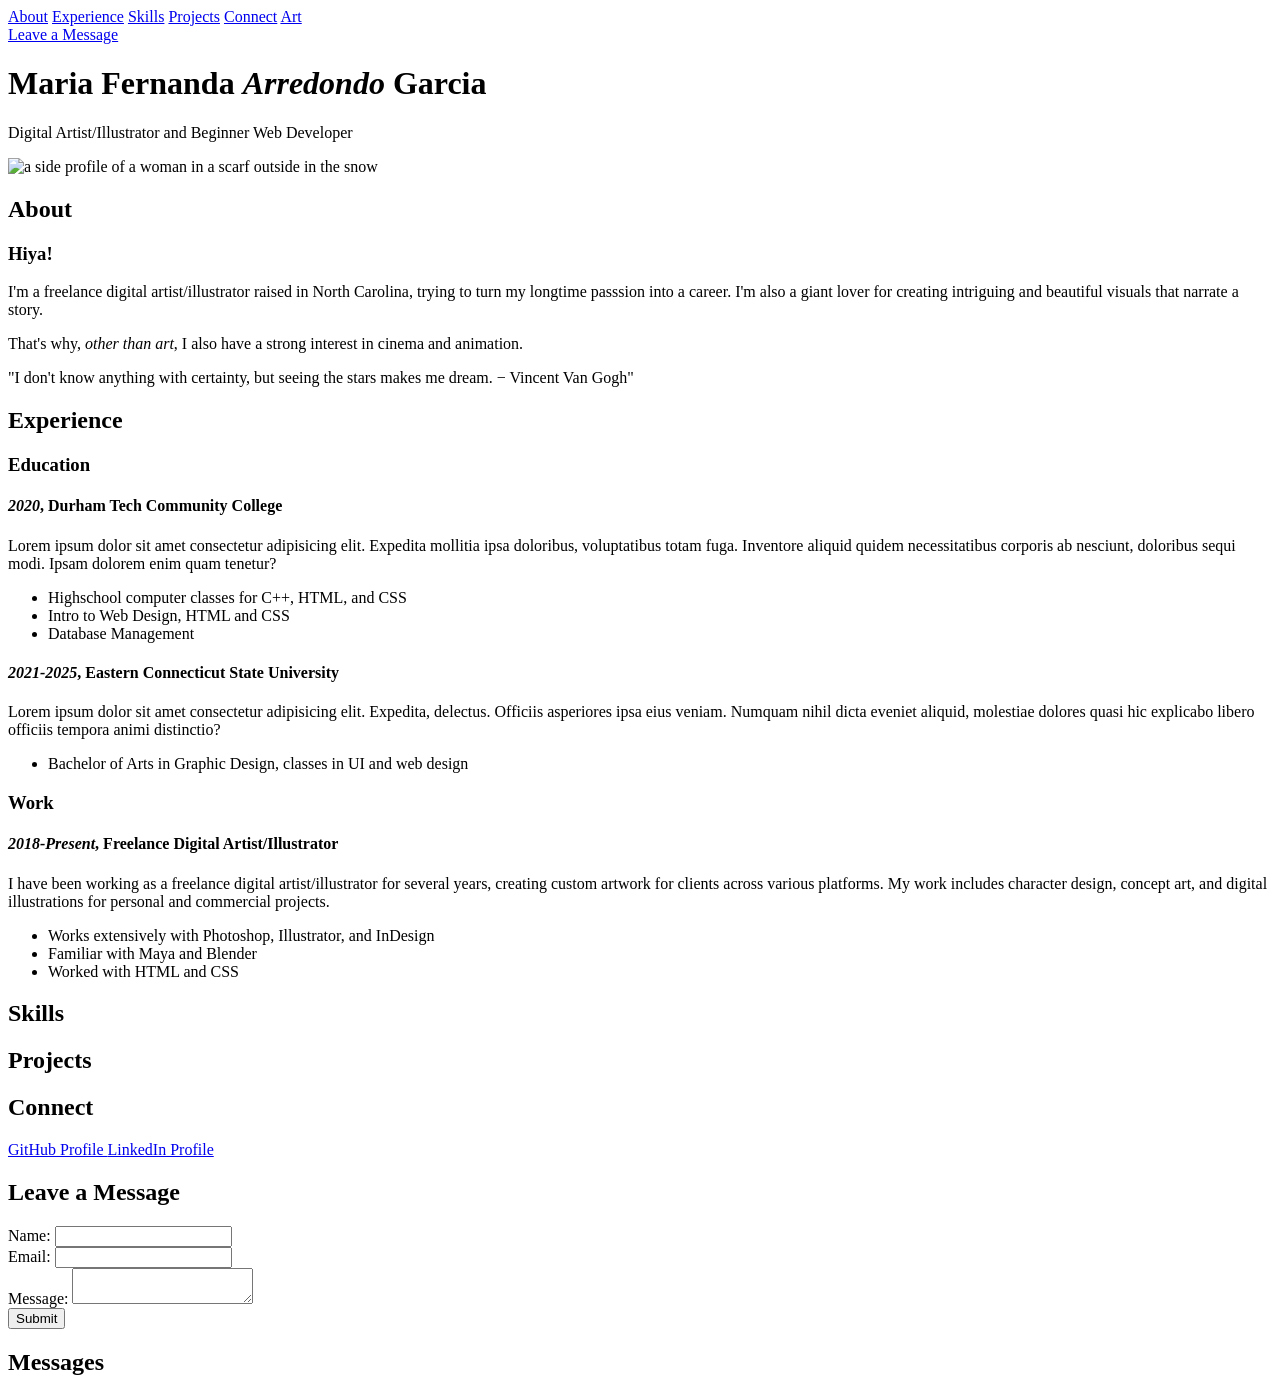
==== Index.html @ 946a4d8f "Merge pull request #8 from mariafarr002/lesson-10 latest code" ====
<!doctype html>
<html lang="en">
  <head>
    <meta charset="UTF-8" />
    <meta name="viewport" content="width=device-width, initial-scale=1.0" />
    <meta name="author" content="Maria Fernanda Arredondo Garcia" />
    <title>Maria Arredondo's Portfolio</title>

    <link rel="stylesheet" href="css/index.css" />

    <link rel="preconnect" href="https://fonts.googleapis.com" />
    <link rel="preconnect" href="https://fonts.gstatic.com" crossorigin />
    <link
      href="https://fonts.googleapis.com/css2?family=Roboto+Serif:ital,opsz,wght@0,8..144,100..900;1,8..144,100..900&family=Roboto:ital,wght@0,100..900;1,100..900&display=swap"
      rel="stylesheet"
    />

    <link rel="preconnect" href="https://fonts.googleapis.com" />
    <link rel="preconnect" href="https://fonts.gstatic.com" crossorigin />
    <link
      href="https://fonts.googleapis.com/css2?family=Darumadrop+One&display=swap"
      rel="stylesheet"
    />
  </head>

  <body>
    <nav>
      <a href="#About">About</a>
      <a href="#Experience">Experience</a>
      <a href="#Skills">Skills</a>
      <a href="#Projects">Projects</a>
      <a href="#Connect">Connect</a>
      <!-- links to Open API page -->
      <a href="artic.html">Art</a>
      <div class="nav-message">
     <a href="#Leave-a-Message">Leave a Message</a>
    </div>
     
    </nav>

    <header>
      <h1>Maria Fernanda <em>Arredondo</em> Garcia</h1>
      <p>Digital Artist/Illustrator and Beginner Web Developer</p>
    </header>

    <section id="About">
      <img
        src="images/profile-pic.jpeg"
        alt="a side profile of a woman in a scarf outside in the snow"
        class="profile-pic"
      />

      <div class="about-column">
        <h2>About</h2>
        <h3>Hiya!</h3>
        <p>
          I'm a freelance digital artist/illustrator raised in North Carolina,
          trying to turn my longtime passsion into a career. I'm also a giant
          lover for creating intriguing and beautiful visuals that narrate a
          story.
        </p>
        <p>
          That's why, <em>other than art</em>, I also have a strong interest in
          cinema and animation.
        </p>
      </div>
    </section>

    <div class="quote-container">
      <span class="quote"
        >"I don't know anything with certainty, but seeing the stars makes me
        dream. − Vincent Van Gogh"
      </span>
    </div>

    <section id="Experience">
      <h2>Experience</h2>
      <!-- row 1-->
      <div class="exp-columns">
        <div class="education">
          <div class="ed-column">
            <h3>Education</h3>
          </div>
          <div class="ed-list">
            <h4><em>2020</em>, Durham Tech Community College</h4>
            <p>
              Lorem ipsum dolor sit amet consectetur adipisicing elit. Expedita
              mollitia ipsa doloribus, voluptatibus totam fuga. Inventore
              aliquid quidem necessitatibus corporis ab nesciunt, doloribus
              sequi modi. Ipsam dolorem enim quam tenetur?
            </p>
            <ul>
              <li>Highschool computer classes for C++, HTML, and CSS</li>
              <li>Intro to Web Design, HTML and CSS</li>
              <li>Database Management</li>
            </ul>

            <h4><em>2021-2025</em>, Eastern Connecticut State University</h4>
            <p>
              Lorem ipsum dolor sit amet consectetur adipisicing elit. Expedita,
              delectus. Officiis asperiores ipsa eius veniam. Numquam nihil
              dicta eveniet aliquid, molestiae dolores quasi hic explicabo
              libero officiis tempora animi distinctio?
            </p>
            <ul>
              <li>
                Bachelor of Arts in Graphic Design, classes in UI and web design
              </li>
            </ul>
          </div>
        </div>

        <!-- row 2-->
        <div class="work">
          <div class="work-column">
            <h3>Work</h3>
            <h4><em>2018-Present</em>, Freelance Digital Artist/Illustrator</h4>
            <p>
              I have been working as a freelance digital artist/illustrator for
              several years, creating custom artwork for clients across various
              platforms. My work includes character design, concept art, and
              digital illustrations for personal and commercial projects.
            </p>
          </div>

          <div class="work-list">
            <ul>
              <li>
                Works extensively with Photoshop, Illustrator, and InDesign
              </li>
              <li>Familiar with Maya and Blender</li>
              <li>Worked with HTML and CSS</li>
            </ul>
          </div>
        </div>
      </div>
    </section>

    <section id="Skills">
      <h2>Skills</h2>
      <!-- List of skills added with DOM -->
      <ul></ul>
    </section>

    <section id="Projects">
      <h2>Projects</h2>
      <ul>
        <!-- Later GitHub Projects here -->
      </ul>
    </section>

    <section id="Connect">
      <h2>Connect</h2>
      <div class="links">
        <a href="https://github.com/mariafarr002" class="github"
          >GitHub Profile
        </a>

        <a
          href="https://www.linkedin.com/in/maria-arredondo-645a49405"
          class="linkedin"
          >LinkedIn Profile</a
        >
      </div>
    </section>

    <section id="Leave-a-Message">
      <h2>Leave a Message</h2>
      <form name="leave_message">
        <label for="usersName">Name:</label>
        <input type="text" id="usersName" name="usersName" required />
        <br />
        <label for="usersEmail">Email:</label>
        <input type="email" id="usersEmail" name="usersEmail" required />
        <br />
        <label for="usersMessage">Message:</label>
        <textarea id="usersMessage" name="usersMessage" required></textarea>
        <br />
        <button type="submit">Submit</button>
      </form>
    </section>

    <section id="messages">
      <h2>Messages</h2>
      <ul></ul>
    </section>
    
    <script src="js/index.js"></script>
  </body>
</html>
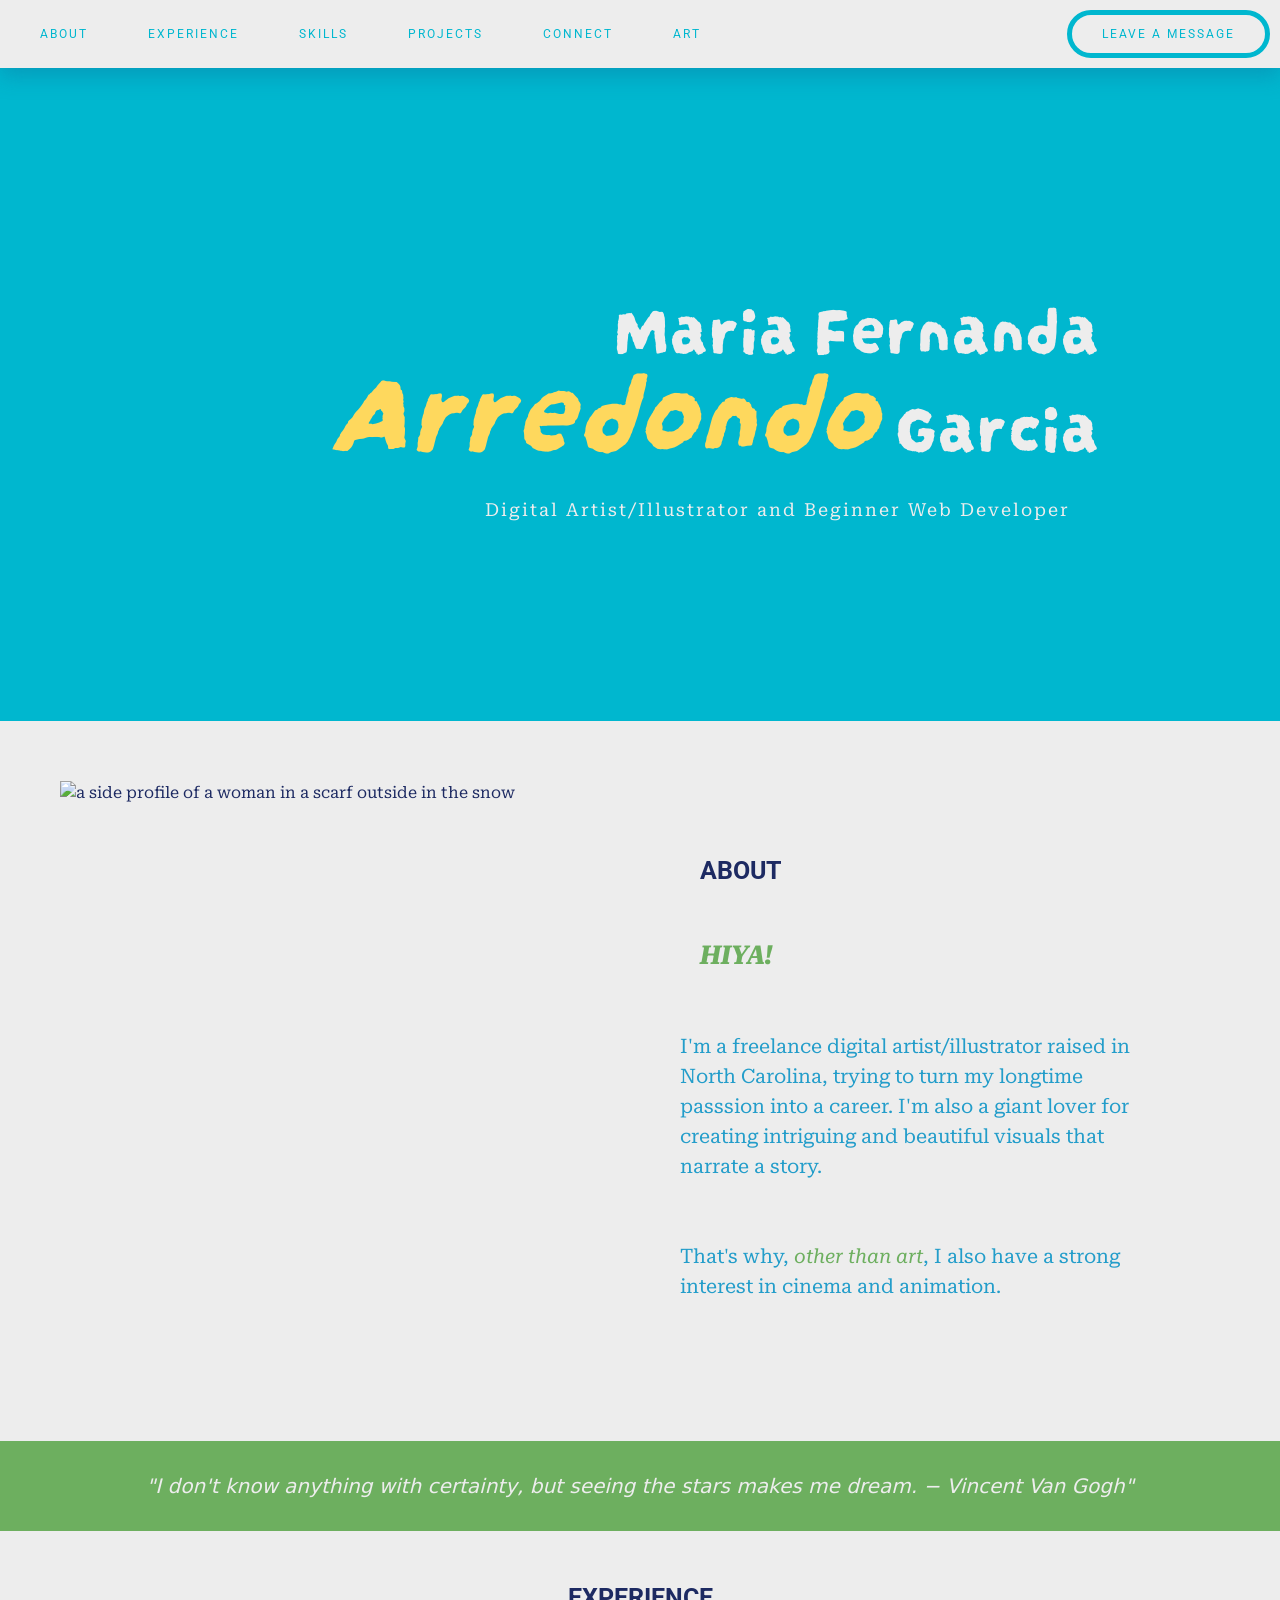
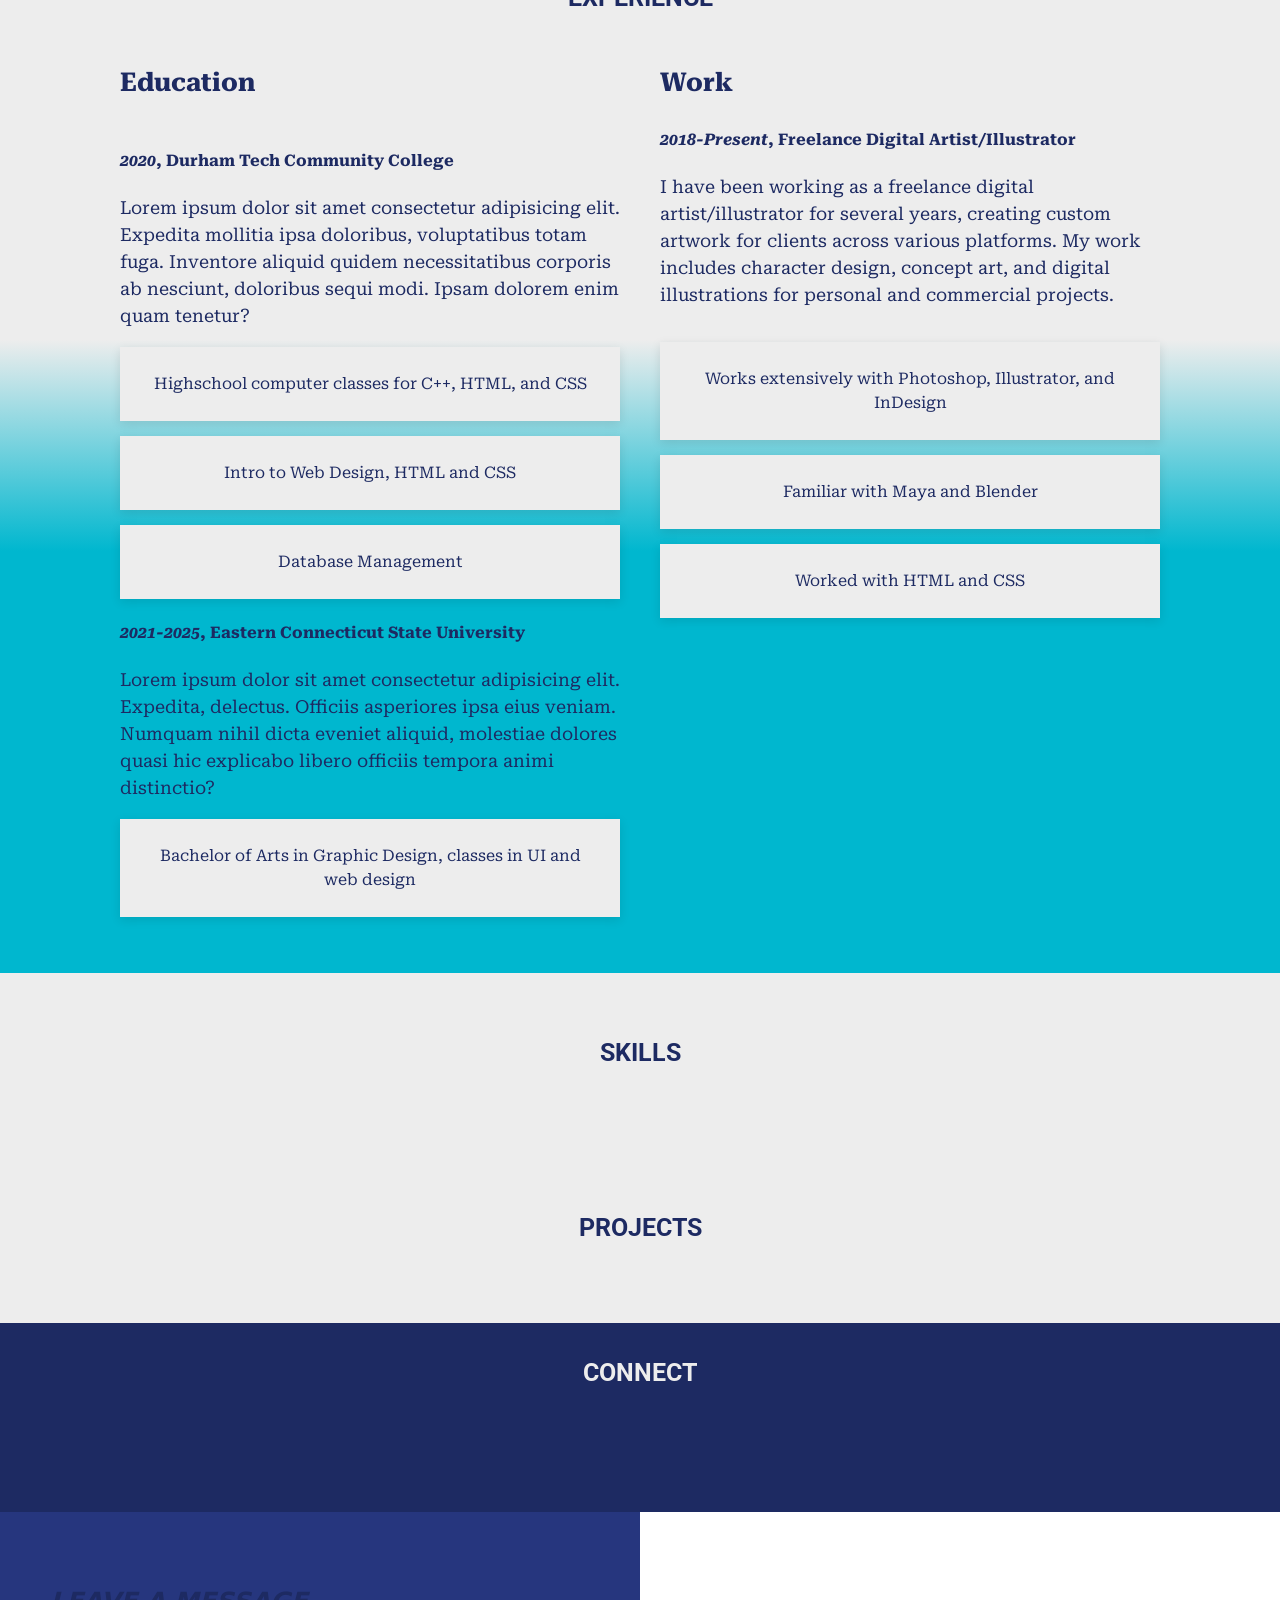
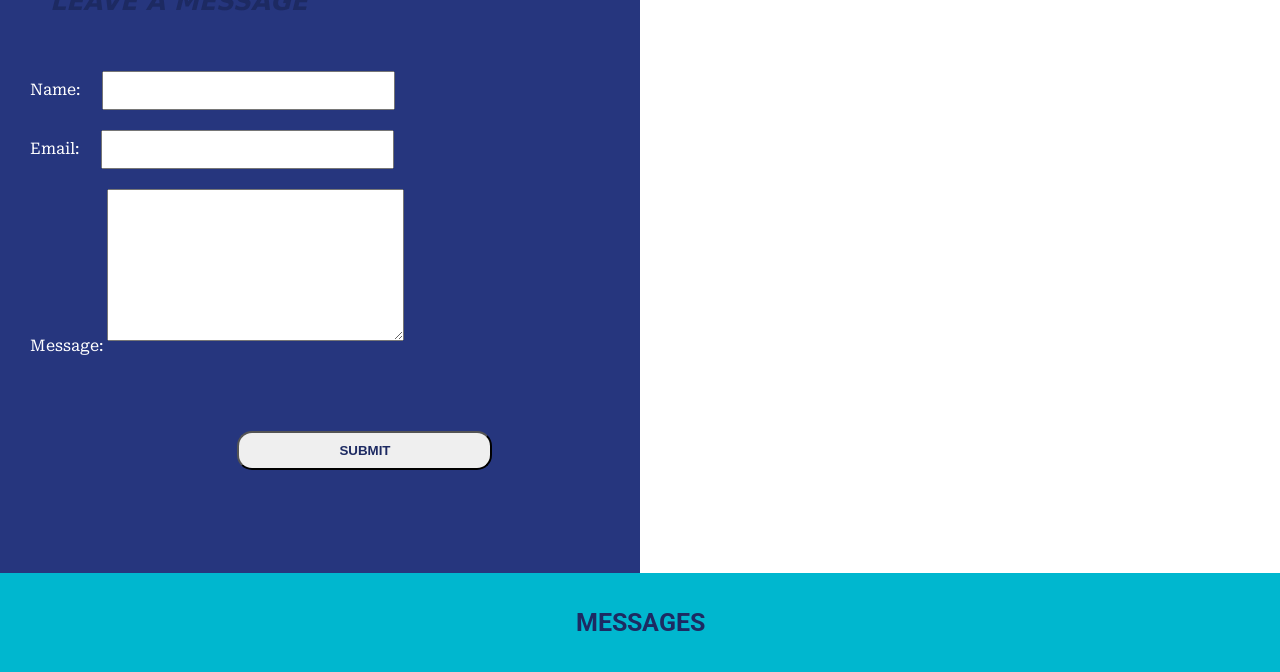
==== commit bd2096d9: "added open api page" ====
--- a/Index.html
+++ b/Index.html
@@ -145,7 +145,6 @@
     <section id="Projects">
       <h2>Projects</h2>
       <ul>
-        <!-- Later GitHub Projects here -->
       </ul>
     </section>
 
--- a/css/index.css
+++ b/css/index.css
@@ -0,0 +1,509 @@
+/* =====================
+  General Styling
+  ====================== */
+body {
+  background-color: #00b7cf;
+  color: #1d2a62;
+  font-family: "Roboto Serif", sans-serif;
+  margin: 0;
+  line-height: 1.5;
+}
+
+p {
+  font-size: 18px;
+}
+
+section {
+  padding: 10px;
+}
+
+/* =====================
+  Navigation Menu
+  ====================== */
+nav {
+  background-color: #ededed;
+  font-family: "Roboto", serif;
+  box-shadow: 0 8px 20px rgba(12, 123, 163, 0.459);
+
+  font-size: 12px;
+  letter-spacing: 2px;
+  text-transform: uppercase;
+
+  top: 0;
+  position: sticky;
+  z-index: 100;
+
+  display: flex;
+  flex-wrap: wrap;
+  justify-content: flex-start;
+  align-items: center;
+  padding: 10px;
+}
+
+nav a {
+  color: #00b7cf;
+  text-decoration: none;
+  margin: 0 30px;
+  padding: 10px 0;
+}
+
+nav a:hover {
+  color: #1d2a62;
+}
+
+.nav-message {
+  border-radius: 50px;
+  border: #00b7cf 5px solid;
+  margin-left: auto;
+  padding: 10px 0;
+}
+
+/* =====================
+  Title/Header
+  ====================== */
+header {
+  background-color: #00b7cf;
+  color: #ededed;
+  text-align: right;
+  padding: 180px;
+  background: url("../images/art2.png") no-repeat left / cover;
+
+  background-size: 650px;
+}
+
+header h1 {
+  font-family: "Darumadrop One", sans;
+  font-weight: 400;
+  font-style: normal;
+  font-size: 70px;
+  line-height: 0.8;
+}
+
+header p {
+  letter-spacing: 2px;
+  padding: 0 30px;
+  margin-top: 0;
+}
+
+header em {
+  color: #fed85d;
+  font-size: 120px;
+}
+
+/* =====================
+  Headings
+  ====================== */
+h2 {
+  text-align: center;
+  color: #1d2a62;
+  font-size: 25px;
+  font-family: "Roboto", sans;
+  font-weight: bold;
+  text-transform: uppercase;
+}
+
+h3 {
+  font-size: 26px;
+}
+
+/*  =====================
+  About
+  ====================== */
+#About {
+  background: url("../images/art1.png") no-repeat top right / cover;
+  background-size: 350px;
+
+  background-color: #ededed;
+  display: flex;
+  flex-wrap: wrap;
+  flex-direction: row;
+  justify-content: center;
+  padding: 60px;
+  margin-bottom: -20px;
+}
+
+#About h2 {
+  color: #1d2a62;
+  text-align: left;
+  padding: 0 30px;
+}
+
+#About h3 {
+  text-align: left;
+  font-style: italic;
+  text-transform: uppercase;
+  color: #6daf5f;
+  padding: 0 30px;
+}
+
+.profile-pic {
+  object-fit: cover;
+  flex: 1;
+  max-width: 600px;
+  display: flex;
+  flex-direction: column;
+}
+
+#About p {
+  font-size: 20px;
+  padding: 10px;
+}
+
+#About em {
+  color: #6daf5f;
+}
+
+.about-column {
+  color: #239dca;
+
+  text-align: left;
+  padding: 50px;
+  flex: 1;
+  max-width: 500px;
+  display: flex;
+  flex-direction: column;
+}
+
+.quote-container {
+  background-color: #6daf5f;
+  margin: 20px auto;
+  padding: 30px;
+  position: relative;
+  z-index: 99;
+}
+
+.quote {
+  font-size: 20px;
+  color: #ededed;
+  position: relative;
+  align-items: center;
+  font-family: "Roboto-Serif", sans;
+  font-style: italic;
+
+  display: flex;
+  flex-wrap: wrap;
+  justify-content: center;
+}
+
+/*  =====================
+  Experience
+  ====================== */
+#Experience {
+  margin-top: -33px;
+  background: linear-gradient(#ededed 40%, #00b7cf 60%);
+  padding: 40px 0;
+}
+
+#Experience ul {
+  list-style: none;
+  padding: 0;
+}
+
+#Experience li {
+  text-align: center;
+  padding: 25px;
+  margin: 15px 0;
+  box-shadow: 0 3px 10px rgba(0, 0, 0, 0.1);
+}
+
+.exp-columns {
+  display: flex;
+  flex-direction: row;
+  justify-content: center;
+  gap: 40px;
+}
+
+/*  =====================
+  Education Rows
+  ====================== */
+
+.education {
+  flex: 1;
+  max-width: 500px;
+  display: flex;
+  flex-direction: column;
+}
+
+.ed-column {
+  color: #1d2a62;
+}
+
+.ed-list li {
+  background-color: #ededed;
+}
+
+/*  =====================
+  Work Rows
+  ====================== */
+.work {
+  flex: 1;
+  max-width: 500px;
+  display: flex;
+  flex-direction: column;
+}
+
+.work-column {
+  color: #1d2a62;
+}
+
+.work-list li {
+  background-color: #ededed;
+}
+
+/*  =====================
+  Skills
+  ====================== */
+
+#Skills {
+  background-color: #ededed;
+  padding: 40px;
+}
+
+#Skills ul {
+  border-radius: 5px;
+  display: flex;
+  flex-wrap: wrap;
+  flex-direction: row;
+  justify-content: center;
+  gap: 20px;
+}
+
+#Skills li {
+  border-radius: 10px;
+  background-color: #00b7cf;
+  list-style: none;
+  padding: 10px 20px;
+}
+/*  =====================
+  Projects
+  ====================== */
+
+#Projects {
+  background-color: #ededed;
+  padding: 40px;
+}
+
+#Projects ul {
+  display: flex;
+  flex-wrap: wrap;
+  flex-direction: row;
+  justify-content: center;
+  text-align: center;
+}
+
+#Projects li {
+  border-radius: 10px;
+  background-color: #00b7cf;
+  list-style: none;
+  padding: 100px;
+}
+
+/*  =====================
+  Connect
+  ====================== */
+#Connect {
+  background-color: #1d2a62;
+  justify-content: center;
+}
+
+#Connect h2 {
+  color: #ededed;
+}
+
+#Connect a {
+  text-decoration: none;
+}
+
+.links {
+  display: flex;
+  flex-direction: row;
+  justify-content: center;
+  gap: 20px;
+  padding: 20px;
+}
+
+.github {
+  display: inline-block;
+  width: 50px;
+  height: 50px;
+  background-image: url("../images/github.png");
+  background-size: contain;
+  background-repeat: no repeat;
+
+  text-indent: 100%;
+  white-space: nowrap;
+  overflow: hidden;
+}
+
+.linkedin {
+  display: inline-block;
+  width: 50px;
+  height: 50px;
+  background-image: url("../images/linkedin.png");
+  background-size: contain;
+  background-repeat: no repeat;
+  text-indent: 100%;
+  white-space: nowrap;
+  overflow: hidden;
+}
+
+/*  =====================
+  Leave A Message form
+  ====================== */
+#Leave-a-Message {
+  background: linear-gradient(to right, #26367e 50%, white 50%);
+  color: white;
+  flex: 1;
+  display: flex;
+  flex-direction: column;
+  padding: 30px;
+  margin-left: auto;
+}
+.email-icon {
+  width: 400px;
+  height: 400px;
+  display: flex;
+  flex-direction: row;
+  margin: 10%;
+  overflow: hidden;
+}
+
+#Leave-a-Message h2 {
+  font-style: italic;
+  padding: 20px 20px;
+  margin-right: auto;
+}
+
+#Leave-a-Message label {
+  display: inline-block;
+}
+
+#Leave-a-Message input {
+  margin: 10px 18px;
+  padding: 10px 60px;
+}
+
+#Leave-a-Message textarea {
+  margin: 10px 0;
+  padding: 60px;
+}
+
+#Leave-a-Message button {
+  color: #1d2a62;
+  font-weight: bold;
+  text-transform: uppercase;
+  border-radius: 15px;
+  padding: 10px 100px;
+  margin: 6% 17%;
+}
+
+#Leave-a-Message button:hover {
+  color: #00b7cf;
+}
+
+/*  =====================
+  Message Section
+  ====================== */
+#messages li {
+  background-color: white;
+  list-style: none;
+  text-align: center;
+  padding: 15px;
+  margin: 0 30px;
+}
+/*#messages ul:hover {
+    color:#1d2a62;
+  }*/
+
+#messages a {
+  color: #6daf5f;
+  text-decoration: none;
+  padding: 0 30px;
+}
+
+#messages button {
+  color: #1d2a62;
+  font-weight: bold;
+  text-transform: uppercase;
+  border-radius: 15px;
+  padding: 10px;
+  margin: 0 30px;
+}
+
+#messages button:hover {
+  color: #00b7cf;
+}
+
+/* ----- Mobile Phones (up to 400px) ----- */
+@media all and (max-width: 400px) {
+  .nav-message {
+    justify-content: flex-start;
+    margin-right: auto;
+    margin: 10px 0;
+  }
+}
+
+/* ----- Mobile Phones (up to 600px) ----- */
+@media all and (max-width: 600px) {
+  .profile-pic {
+    width: 100%;
+    height: 100%;
+    object-fit: cover;
+  }
+
+  #Leave-a-Message {
+    padding: 20px;
+  }
+
+  #Leave-a-Message h2 {
+    margin: 0;
+    padding: 20px 0;
+    font-size: 26px;
+    text-align: center;
+  }
+
+  #Leave-a-Message label {
+    margin: 10px 0;
+    font-size: 18px;
+  }
+
+  #Leave-a-Message input,
+  #Leave-a-Message textarea {
+    width: 100%;
+    padding: 18px;
+    margin: 10px 0;
+    font-size: 18px;
+    border-radius: 10px;
+  }
+
+  #Leave-a-Message textarea {
+    min-height: 150px;
+  }
+
+  #Leave-a-Message button {
+    width: 100%;
+    padding: 18px;
+    margin: 20px 0;
+    font-size: 20px;
+    border-radius: 12px;
+  }
+
+  .email-icon {
+    width: 250px;
+    height: 250px;
+    margin: 20px auto;
+  }
+
+  #messages li {
+    margin: 10px 0;
+    padding: 20px;
+    font-size: 18px;
+  }
+
+  #messages button {
+    width: 100%;
+    padding: 14px;
+    margin: 10px 0;
+    font-size: 18px;
+  }
+}
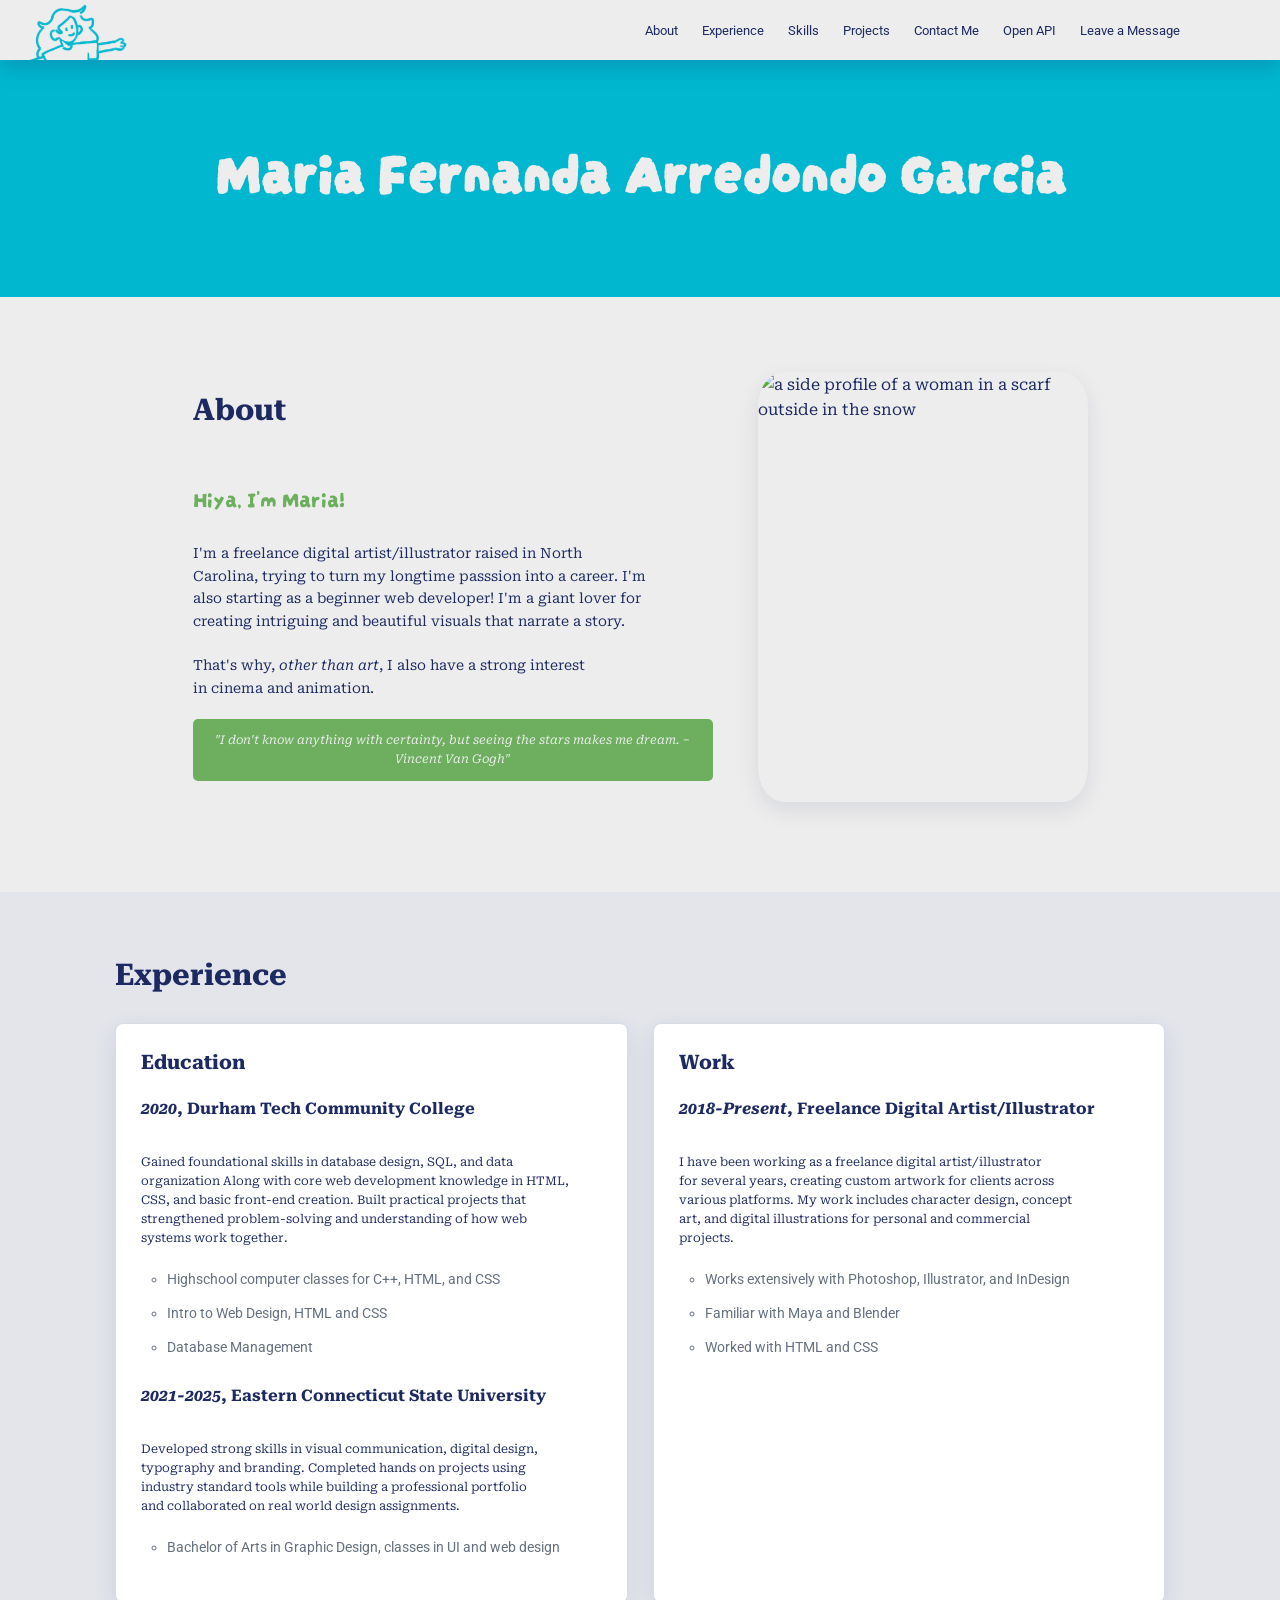
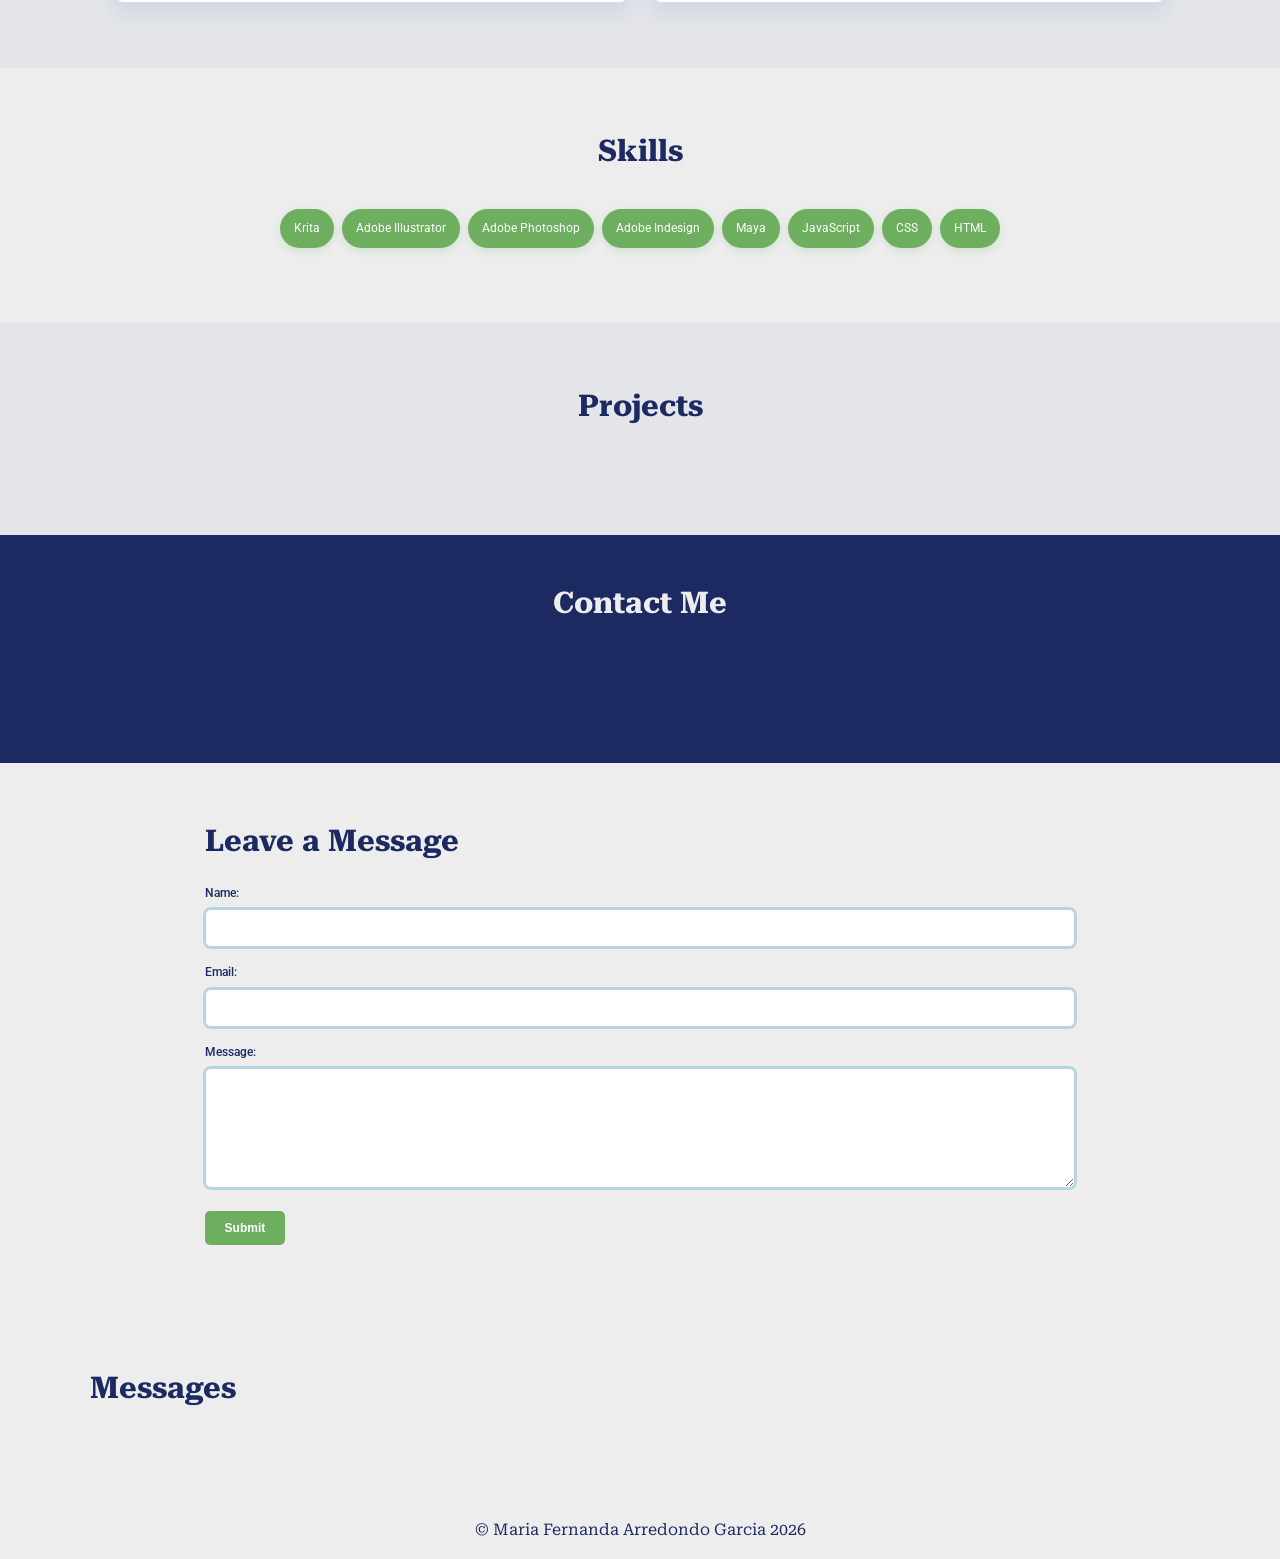
==== commit 65374526: "Final Project" ====
--- a/Index.html
+++ b/Index.html
@@ -11,179 +11,187 @@
     <link rel="preconnect" href="https://fonts.googleapis.com" />
     <link rel="preconnect" href="https://fonts.gstatic.com" crossorigin />
     <link
-      href="https://fonts.googleapis.com/css2?family=Roboto+Serif:ital,opsz,wght@0,8..144,100..900;1,8..144,100..900&family=Roboto:ital,wght@0,100..900;1,100..900&display=swap"
+      href="https://fonts.googleapis.com/css2?family=Darumadrop+One&display=swap"
       rel="stylesheet"
     />
-
     <link rel="preconnect" href="https://fonts.googleapis.com" />
     <link rel="preconnect" href="https://fonts.gstatic.com" crossorigin />
     <link
-      href="https://fonts.googleapis.com/css2?family=Darumadrop+One&display=swap"
+      href="https://fonts.googleapis.com/css2?family=Roboto:ital,wght@0,100..900;1,100..900&display=swap"
+      rel="stylesheet"
+    />
+    <link rel="preconnect" href="https://fonts.googleapis.com" />
+    <link rel="preconnect" href="https://fonts.gstatic.com" crossorigin />
+    <link
+      href="https://fonts.googleapis.com/css2?family=Roboto+Serif:ital,opsz,wght@0,8..144,100..900;1,8..144,100..900&display=swap"
       rel="stylesheet"
     />
   </head>
 
   <body>
-    <nav>
-      <a href="#About">About</a>
-      <a href="#Experience">Experience</a>
-      <a href="#Skills">Skills</a>
-      <a href="#Projects">Projects</a>
-      <a href="#Connect">Connect</a>
-      <!-- links to Open API page -->
-      <a href="artic.html">Art</a>
-      <div class="nav-message">
-     <a href="#Leave-a-Message">Leave a Message</a>
-    </div>
-     
-    </nav>
-
-    <header>
-      <h1>Maria Fernanda <em>Arredondo</em> Garcia</h1>
-      <p>Digital Artist/Illustrator and Beginner Web Developer</p>
+    <header class="site-nav">
+      <nav>
+        <a href="#About">About</a>
+        <a href="#Experience">Experience</a>
+        <a href="#Skills">Skills</a>
+        <a href="#Projects">Projects</a>
+        <a href="#Contact-Me">Contact Me</a>
+        <!-- links to Open API page -->
+        <a href="artic.html">Open API</a>
+        <a href="#Leave-a-Message" class="nav-message">Leave a Message</a>
+      </nav>
     </header>
 
-    <section id="About">
-      <img
-        src="images/profile-pic.jpeg"
-        alt="a side profile of a woman in a scarf outside in the snow"
-        class="profile-pic"
-      />
+    <header class="intro">
+      <h1>Maria Fernanda Arredondo Garcia</h1>
+    </header>
 
-      <div class="about-column">
-        <h2>About</h2>
-        <h3>Hiya!</h3>
-        <p>
-          I'm a freelance digital artist/illustrator raised in North Carolina,
-          trying to turn my longtime passsion into a career. I'm also a giant
-          lover for creating intriguing and beautiful visuals that narrate a
-          story.
-        </p>
-        <p>
-          That's why, <em>other than art</em>, I also have a strong interest in
-          cinema and animation.
-        </p>
-      </div>
-    </section>
+    <main>
+      <section id="About">
+        <div class="about-row">
+          <img
+            src="images/profile-pic.jpeg"
+            alt="a side profile of a woman in a scarf outside in the snow"
+            class="profile-pic"
+          />
 
-    <div class="quote-container">
-      <span class="quote"
-        >"I don't know anything with certainty, but seeing the stars makes me
-        dream. − Vincent Van Gogh"
-      </span>
-    </div>
-
-    <section id="Experience">
-      <h2>Experience</h2>
-      <!-- row 1-->
-      <div class="exp-columns">
-        <div class="education">
-          <div class="ed-column">
-            <h3>Education</h3>
-          </div>
-          <div class="ed-list">
-            <h4><em>2020</em>, Durham Tech Community College</h4>
-            <p>
-              Lorem ipsum dolor sit amet consectetur adipisicing elit. Expedita
-              mollitia ipsa doloribus, voluptatibus totam fuga. Inventore
-              aliquid quidem necessitatibus corporis ab nesciunt, doloribus
-              sequi modi. Ipsam dolorem enim quam tenetur?
+          <div class="about-column">
+            <h2>About</h2>
+            <p class="greeting">Hiya, I'm Maria!</p>
+            <p class="p-about">
+              I'm a freelance digital artist/illustrator raised in North
+              Carolina, trying to turn my longtime passsion into a career. I'm
+              also starting as a beginner web developer! I'm a giant lover for
+              creating intriguing and beautiful visuals that narrate a story.
+              <!-- <br /> -->
+              That's why, <em>other than art</em>, I also have a strong interest
+              in cinema and animation.
             </p>
-            <ul>
-              <li>Highschool computer classes for C++, HTML, and CSS</li>
-              <li>Intro to Web Design, HTML and CSS</li>
-              <li>Database Management</li>
-            </ul>
-
-            <h4><em>2021-2025</em>, Eastern Connecticut State University</h4>
-            <p>
-              Lorem ipsum dolor sit amet consectetur adipisicing elit. Expedita,
-              delectus. Officiis asperiores ipsa eius veniam. Numquam nihil
-              dicta eveniet aliquid, molestiae dolores quasi hic explicabo
-              libero officiis tempora animi distinctio?
-            </p>
-            <ul>
-              <li>
-                Bachelor of Arts in Graphic Design, classes in UI and web design
-              </li>
-            </ul>
+            <div class="quote-container">
+              <span class="quote"
+                >"I don't know anything with certainty, but seeing the stars
+                makes me dream. − Vincent Van Gogh"
+              </span>
+            </div>
           </div>
         </div>
+      </section>
 
-        <!-- row 2-->
-        <div class="work">
-          <div class="work-column">
-            <h3>Work</h3>
-            <h4><em>2018-Present</em>, Freelance Digital Artist/Illustrator</h4>
-            <p>
-              I have been working as a freelance digital artist/illustrator for
-              several years, creating custom artwork for clients across various
-              platforms. My work includes character design, concept art, and
-              digital illustrations for personal and commercial projects.
-            </p>
+      <section id="Experience">
+        <h2 class="exp-title">Experience</h2>
+        <!-- row 1-->
+        <div class="exp-columns">
+          <div class="education">
+            <div class="ed-column">
+              <h3>Education</h3>
+            </div>
+            <div class="ed-list">
+              <h4><em>2020</em>, Durham Tech Community College</h4>
+              <p>
+                Gained foundational skills in database design, SQL, and data
+                organization Along with core web development knowledge in HTML,
+                CSS, and basic front-end creation. Built practical projects that
+                strengthened problem-solving and understanding of how web
+                systems work together.
+              </p>
+              <ul>
+                <li>Highschool computer classes for C++, HTML, and CSS</li>
+                <li>Intro to Web Design, HTML and CSS</li>
+                <li>Database Management</li>
+              </ul>
+
+              <h4><em>2021-2025</em>, Eastern Connecticut State University</h4>
+              <p>
+                Developed strong skills in visual communication, digital design,
+                typography and branding. Completed hands on projects using
+                industry standard tools while building a professional portfolio
+                and collaborated on real world design assignments.
+              </p>
+              <ul>
+                <li>
+                  Bachelor of Arts in Graphic Design, classes in UI and web
+                  design
+                </li>
+              </ul>
+            </div>
           </div>
 
-          <div class="work-list">
-            <ul>
-              <li>
-                Works extensively with Photoshop, Illustrator, and InDesign
-              </li>
-              <li>Familiar with Maya and Blender</li>
-              <li>Worked with HTML and CSS</li>
-            </ul>
+          <!-- row 2-->
+          <div class="work">
+            <div class="work-column">
+              <h3>Work</h3>
+              <h4>
+                <em>2018-Present</em>, Freelance Digital Artist/Illustrator
+              </h4>
+              <p>
+                I have been working as a freelance digital artist/illustrator
+                for several years, creating custom artwork for clients across
+                various platforms. My work includes character design, concept
+                art, and digital illustrations for personal and commercial
+                projects.
+              </p>
+            </div>
+            <div class="work-list">
+              <ul>
+                <li>
+                  Works extensively with Photoshop, Illustrator, and InDesign
+                </li>
+                <li>Familiar with Maya and Blender</li>
+                <li>Worked with HTML and CSS</li>
+              </ul>
+            </div>
           </div>
         </div>
-      </div>
-    </section>
+      </section>
 
-    <section id="Skills">
-      <h2>Skills</h2>
-      <!-- List of skills added with DOM -->
-      <ul></ul>
-    </section>
+      <section id="Skills">
+        <h2>Skills</h2>
+        <!-- List of skills added with DOM -->
+        <ul></ul>
+      </section>
 
-    <section id="Projects">
-      <h2>Projects</h2>
-      <ul>
-      </ul>
-    </section>
+      <section id="Projects">
+        <h2>Projects</h2>
+        <ul></ul>
+      </section>
 
-    <section id="Connect">
-      <h2>Connect</h2>
-      <div class="links">
-        <a href="https://github.com/mariafarr002" class="github"
-          >GitHub Profile
-        </a>
+      <section id="Contact-Me">
+        <h2>Contact Me</h2>
+        <div class="links">
+          <a href="https://github.com/mariafarr002" class="github"
+            >GitHub Profile
+          </a>
 
-        <a
-          href="https://www.linkedin.com/in/maria-arredondo-645a49405"
-          class="linkedin"
-          >LinkedIn Profile</a
-        >
-      </div>
-    </section>
+          <a
+            href="https://www.linkedin.com/in/maria-arredondo-645a49405"
+            class="linkedin"
+            >LinkedIn Profile</a
+          >
+        </div>
+      </section>
 
-    <section id="Leave-a-Message">
-      <h2>Leave a Message</h2>
-      <form name="leave_message">
-        <label for="usersName">Name:</label>
-        <input type="text" id="usersName" name="usersName" required />
-        <br />
-        <label for="usersEmail">Email:</label>
-        <input type="email" id="usersEmail" name="usersEmail" required />
-        <br />
-        <label for="usersMessage">Message:</label>
-        <textarea id="usersMessage" name="usersMessage" required></textarea>
-        <br />
-        <button type="submit">Submit</button>
-      </form>
-    </section>
+      <section id="Leave-a-Message">
+        <h2>Leave a Message</h2>
+        <form name="leave_message">
+          <label for="usersName">Name:</label>
+          <input type="text" id="usersName" name="usersName" required />
+          <br />
+          <label for="usersEmail">Email:</label>
+          <input type="email" id="usersEmail" name="usersEmail" required />
+          <br />
+          <label for="usersMessage">Message:</label>
+          <textarea id="usersMessage" name="usersMessage" required></textarea>
+          <br />
+          <button type="submit">Submit</button>
+        </form>
+      </section>
 
-    <section id="messages">
-      <h2>Messages</h2>
-      <ul></ul>
-    </section>
-    
+      <section id="messages">
+        <h2>Messages</h2>
+        <ul></ul>
+      </section>
+    </main>
+
     <script src="js/index.js"></script>
   </body>
 </html>
--- a/css/index.css
+++ b/css/index.css
@@ -1,286 +1,286 @@
 /* =====================
-  General Styling
-  ====================== */
+  General styling
+  ====================== */
+:root {
+  --navy: #1d2a62;
+  --cyan: #00b7cf;
+  --green: #6daf5f;
+  --bg: #ededed;
+
+  --text-muted: #657080;
+  --border: #d8dce5;
+
+  --shadow: 0 8px 22px rgba(29, 42, 98, 0.1);
+}
+
+* {
+  box-sizing: border-box;
+}
+
 body {
-  background-color: #00b7cf;
-  color: #1d2a62;
-  font-family: "Roboto Serif", sans-serif;
   margin: 0;
-  line-height: 1.5;
+  background-color: var(--bg);
+  color: var(--navy);
+  font-family: "Roboto Serif", serif;
+  line-height: 1.6;
 }
 
 p {
-  font-size: 18px;
+  white-space: pre-line;
+}
+
+main {
+  margin: 0;
 }
 
 section {
-  padding: 10px;
-}
-
+  padding: 65px 7%;
+}
+
+section h2 {
+  margin: 0 0 30px;
+}
+
+h2 {
+  color: var(--navy);
+  font-size: 30px;
+  line-height: 1.2;
+}
+
+h3 {
+  font-size: 17px;
+  line-height: 1.3;
+}
 /* =====================
   Navigation Menu
   ====================== */
+
+.site-nav {
+  font-family: "Roboto", sans-serif;
+  font-weight: 400;
+  box-shadow: 0 8px 20px rgba(12, 123, 163, 0.459);
+
+  display: flex;
+  align-items: center;
+  justify-content: space-between;
+  padding: 17px 7%;
+  gap: 20px;
+
+  position: sticky;
+  top: 0;
+  z-index: 100;
+  color: var(--navy);
+  background: var(--bg) url("../images/logo.png") no-repeat top left / 150px;
+}
+
+.logo {
+  width: 45px;
+  margin: 0;
+}
+
 nav {
-  background-color: #ededed;
-  font-family: "Roboto", serif;
-  box-shadow: 0 8px 20px rgba(12, 123, 163, 0.459);
-
+  margin-left: auto;
+}
+
+nav a {
+  color: var(--navy);
+  text-decoration: none;
+  font-size: 13px;
+  padding: 0 10px;
+  border-bottom: 2px solid transparent;
+  transition: border-color 0.2s ease;
+}
+
+nav a:hover {
+  border-color: var(--accent);
+}
+
+/* =====================
+  Intro header
+  ====================== */
+.intro {
+  color: #ededed;
+  padding: 80px 7%;
+  display: flex;
+  flex-direction: column;
+  justify-content: center;
+  align-items: center;
+  text-align: center;
+  background: var(--cyan) url("../images/art2.png") no-repeat top left / 150px;
+}
+
+.intro h1 {
+  align-self: center;
+  margin: 0 0 20px;
+  font-family: "Darumadrop One", sans-serif;
+  font-weight: 600;
+  font-size: clamp(45px, 5vw, 57px);
+  line-height: 1;
+}
+
+/*  =====================
+  About section
+  ====================== */
+
+.about-row {
+  max-width: 1050px;
+  margin: 0 auto;
+
+  display: flex;
+  flex-direction: row-reverse;
+  align-items: center;
+  justify-content: center;
+  gap: 45px;
+  padding: 10px 0 25px;
+}
+
+.profile-pic {
+  width: 330px;
+  height: 430px;
+  border-radius: 8%;
+  object-fit: cover;
+  box-shadow: var(--shadow);
+}
+
+.about-column {
+  background: url("../images/art1.png") no-repeat top right / 150px;
+  max-width: 520px;
+  display: flex;
+  flex-direction: column;
+}
+
+.greeting {
+  font-family: "Darumadrop One", sans-serif;
+  font-size: 22px;
+  color: var(--green);
+  margin-bottom: 5px;
+}
+
+.p-about {
+  margin: 0;
+  padding-bottom: 20px;
+  font-size: 14px;
+}
+
+#About em {
+  font-style: italic;
+}
+
+.quote-container {
+  color: #ededed;
+  background-color: var(--green);
+  text-align: center;
+  font-style: italic;
+  padding: 12px 18px;
+  border-radius: 5px;
   font-size: 12px;
-  letter-spacing: 2px;
-  text-transform: uppercase;
-
-  top: 0;
-  position: sticky;
-  z-index: 100;
-
-  display: flex;
-  flex-wrap: wrap;
-  justify-content: flex-start;
-  align-items: center;
-  padding: 10px;
-}
-
-nav a {
-  color: #00b7cf;
-  text-decoration: none;
-  margin: 0 30px;
-  padding: 10px 0;
-}
-
-nav a:hover {
-  color: #1d2a62;
-}
-
-.nav-message {
-  border-radius: 50px;
-  border: #00b7cf 5px solid;
-  margin-left: auto;
-  padding: 10px 0;
-}
-
-/* =====================
-  Title/Header
-  ====================== */
-header {
-  background-color: #00b7cf;
-  color: #ededed;
-  text-align: right;
-  padding: 180px;
-  background: url("../images/art2.png") no-repeat left / cover;
-
-  background-size: 650px;
-}
-
-header h1 {
-  font-family: "Darumadrop One", sans;
-  font-weight: 400;
-  font-style: normal;
-  font-size: 70px;
-  line-height: 0.8;
-}
-
-header p {
-  letter-spacing: 2px;
-  padding: 0 30px;
+}
+
+/*  =====================
+  Experience section
+  ====================== */
+#Experience {
+  background-color: #e3e5eb;
+}
+
+#Experience .exp-title {
+  max-width: 1050px;
+  margin: 0 auto 30px;
+}
+
+.exp-columns {
+  max-width: 1050px;
+  margin: 0 auto;
+  display: flex;
+  gap: 25px;
+}
+
+.education,
+.work {
+  flex: 1;
+  background-color: white;
+  padding: 25px;
+  border: 1px solid var(--border);
+  border-radius: 8px;
+  box-shadow: var(--shadow);
+}
+
+.education h3,
+.work h3 {
+  color: var(--navy);
   margin-top: 0;
-}
-
-header em {
-  color: #fed85d;
-  font-size: 120px;
-}
-
-/* =====================
-  Headings
-  ====================== */
-h2 {
-  text-align: center;
-  color: #1d2a62;
-  font-size: 25px;
-  font-family: "Roboto", sans;
-  font-weight: bold;
-  text-transform: uppercase;
-}
-
-h3 {
-  font-size: 26px;
-}
-
-/*  =====================
-  About
-  ====================== */
-#About {
-  background: url("../images/art1.png") no-repeat top right / cover;
-  background-size: 350px;
-
-  background-color: #ededed;
-  display: flex;
-  flex-wrap: wrap;
-  flex-direction: row;
-  justify-content: center;
-  padding: 60px;
-  margin-bottom: -20px;
-}
-
-#About h2 {
-  color: #1d2a62;
+  margin-bottom: 20px;
+  font-size: 20px;
+}
+
+.education h4,
+.work h4 {
+  color: var(--navy);
+  margin-bottom: 8px;
+}
+
+.education p,
+.work p {
+  font-size: 12px;
+}
+
+#Experience ul {
+  padding-left: 20px;
+}
+
+#Experience li {
+  font-family: "Roboto", sans-serif;
+  padding: 3px 0;
+  margin: 6px;
   text-align: left;
-  padding: 0 30px;
-}
-
-#About h3 {
-  text-align: left;
-  font-style: italic;
-  text-transform: uppercase;
-  color: #6daf5f;
-  padding: 0 30px;
-}
-
-.profile-pic {
-  object-fit: cover;
-  flex: 1;
-  max-width: 600px;
-  display: flex;
-  flex-direction: column;
-}
-
-#About p {
-  font-size: 20px;
-  padding: 10px;
-}
-
-#About em {
-  color: #6daf5f;
-}
-
-.about-column {
-  color: #239dca;
-
-  text-align: left;
-  padding: 50px;
-  flex: 1;
-  max-width: 500px;
-  display: flex;
-  flex-direction: column;
-}
-
-.quote-container {
-  background-color: #6daf5f;
-  margin: 20px auto;
-  padding: 30px;
-  position: relative;
-  z-index: 99;
-}
-
-.quote {
-  font-size: 20px;
-  color: #ededed;
-  position: relative;
-  align-items: center;
-  font-family: "Roboto-Serif", sans;
-  font-style: italic;
-
+  font-size: 14px;
+  color: var(--text-muted);
+  list-style: circle;
+}
+
+/*  =====================
+  Skills section
+  ====================== */
+
+#Skills ul {
+  max-width: 900px;
+  margin: 0 auto;
   display: flex;
   flex-wrap: wrap;
   justify-content: center;
-}
-
-/*  =====================
-  Experience
-  ====================== */
-#Experience {
-  margin-top: -33px;
-  background: linear-gradient(#ededed 40%, #00b7cf 60%);
-  padding: 40px 0;
-}
-
-#Experience ul {
+  padding: 10px;
+  gap: 8px;
+}
+
+#Skills li {
   list-style: none;
-  padding: 0;
-}
-
-#Experience li {
+  margin: 0;
+  padding: 10px 14px;
+  border-radius: 20px;
+  background-color: var(--green);
+  color: white;
+  font-family: "Roboto", sans-serif;
+  font-size: 12px;
+  box-shadow: 0 3px 8px rgba(109, 175, 95, 0.2);
+  transition:
+    transform 0.2s ease,
+    box-shadow 0.2s ease;
+}
+
+#Skills li:hover {
+  transform: translateY(-4px);
+}
+
+#Skills h2,
+#Projects h2 {
   text-align: center;
-  padding: 25px;
-  margin: 15px 0;
-  box-shadow: 0 3px 10px rgba(0, 0, 0, 0.1);
-}
-
-.exp-columns {
-  display: flex;
-  flex-direction: row;
-  justify-content: center;
-  gap: 40px;
-}
-
-/*  =====================
-  Education Rows
-  ====================== */
-
-.education {
-  flex: 1;
-  max-width: 500px;
-  display: flex;
-  flex-direction: column;
-}
-
-.ed-column {
-  color: #1d2a62;
-}
-
-.ed-list li {
-  background-color: #ededed;
-}
-
-/*  =====================
-  Work Rows
-  ====================== */
-.work {
-  flex: 1;
-  max-width: 500px;
-  display: flex;
-  flex-direction: column;
-}
-
-.work-column {
-  color: #1d2a62;
-}
-
-.work-list li {
-  background-color: #ededed;
-}
-
-/*  =====================
-  Skills
-  ====================== */
-
-#Skills {
-  background-color: #ededed;
-  padding: 40px;
-}
-
-#Skills ul {
-  border-radius: 5px;
-  display: flex;
-  flex-wrap: wrap;
-  flex-direction: row;
-  justify-content: center;
-  gap: 20px;
-}
-
-#Skills li {
-  border-radius: 10px;
-  background-color: #00b7cf;
-  list-style: none;
-  padding: 10px 20px;
-}
-/*  =====================
-  Projects
+}
+/*  =====================
+  Projects section
   ====================== */
 
 #Projects {
-  background-color: #ededed;
-  padding: 40px;
+  background-color: #e3e5eb;
 }
 
 #Projects ul {
@@ -289,221 +289,317 @@
   flex-direction: row;
   justify-content: center;
   text-align: center;
+  max-width: 1050px;
 }
 
 #Projects li {
-  border-radius: 10px;
-  background-color: #00b7cf;
+  font-family: "Roboto", sans-serif;
   list-style: none;
-  padding: 100px;
-}
-
-/*  =====================
-  Connect
-  ====================== */
-#Connect {
-  background-color: #1d2a62;
+  min-height: 170px;
+  padding: 22px;
+
+  color: var(--navy);
+  background-color: var(--cyan);
+  border: 1px solid var(--border);
+  border-radius: 8px;
+  box-shadow: var(--shadow);
+
+  transition:
+    transform 0.2s ease,
+    box-shadow 0.2s ease;
+}
+
+#Projects li:hover {
+  transform: translateY(-4px);
+  box-shadow: 0 3px 8px rgba(109, 175, 95, 0.2);
+}
+
+#Projects li h3 {
+  margin-top: 0;
+  color: var(--navy);
+  font-size: 16px;
+}
+
+/*  =====================
+  Contact Me section
+  ====================== */
+#Contact-Me {
+  background-color: var(--navy);
+  text-align: center;
+  padding: 50px 7%;
+}
+
+#Contact-Me h2 {
+  color: var(--bg);
+}
+
+#Contact-Me a {
+  text-decoration: none;
+}
+
+#Contact-Me a:hover {
+  text-decoration: underline;
+}
+
+/*  =====================
+  Social media links
+  ====================== */
+.links {
+  display: flex;
   justify-content: center;
-}
-
-#Connect h2 {
-  color: #ededed;
-}
-
-#Connect a {
-  text-decoration: none;
-}
-
-.links {
-  display: flex;
-  flex-direction: row;
-  justify-content: center;
-  gap: 20px;
-  padding: 20px;
-}
-
-.github {
+  gap: 12px;
+  padding: 10px;
+}
+
+.github,
+.linkedin {
   display: inline-block;
-  width: 50px;
-  height: 50px;
-  background-image: url("../images/github.png");
+  width: 42px;
+  height: 42px;
+
   background-size: contain;
-  background-repeat: no repeat;
-
+  background-repeat: no-repeat;
+  background-position: center;
   text-indent: 100%;
   white-space: nowrap;
   overflow: hidden;
+  transition: transform 0.2s ease;
+}
+
+.github {
+  background-image: url("../images/github.png");
 }
 
 .linkedin {
-  display: inline-block;
-  width: 50px;
-  height: 50px;
   background-image: url("../images/linkedin.png");
-  background-size: contain;
-  background-repeat: no repeat;
-  text-indent: 100%;
-  white-space: nowrap;
-  overflow: hidden;
+}
+
+.github:hover,
+.linkedin:hover {
+  transform: scale(1.1);
 }
 
 /*  =====================
   Leave A Message form
   ====================== */
 #Leave-a-Message {
-  background: linear-gradient(to right, #26367e 50%, white 50%);
+  max-width: 1050px;
+  margin: 0 auto;
+  background-color: var(--bg);
+  color: var(--navy);
+  display: flex;
+  flex-direction: column;
+  padding: 60px 7%;
+}
+
+#Leave-a-Message h2 {
+  color: var(--navy);
+  font-style: normal;
+  padding: 0;
+  margin: 0 0 25px;
+}
+
+#Leave-a-Message label {
+  display: block;
+  margin-bottom: 6px;
+  font-family: "Roboto", sans-serif;
+  font-size: 12px;
+  font-weight: 500;
+  color: var(--navy);
+}
+
+#Leave-a-Message input,
+#Leave-a-Message textarea {
+  width: 100%;
+  border: 1px solid #c7ccd9;
+  border-radius: 6px;
+  background-color: white;
+  padding: 11px 13px;
+  margin: 0 0 16px;
+  font-family: "Roboto", sans-serif;
+  font-size: 12px;
+  outline: 2px solid lightblue;
+  transition:
+    border-color 0.2s ease,
+    box-shadow 0.2s ease;
+}
+
+#Leave-a-Message input:focus,
+#Leave-a-Message textarea:focus {
+  border-color: var(--cyan);
+  box-shadow: var(--shadow);
+}
+
+#Leave-a-Message textarea {
+  min-height: 120px;
+  /* allows user to resize vertically */
+  resize: vertical;
+}
+
+#Leave-a-Message button {
+  align-self: flex-start;
   color: white;
-  flex: 1;
-  display: flex;
-  flex-direction: column;
-  padding: 30px;
-  margin-left: auto;
-}
-.email-icon {
-  width: 400px;
-  height: 400px;
-  display: flex;
-  flex-direction: row;
-  margin: 10%;
-  overflow: hidden;
-}
-
-#Leave-a-Message h2 {
-  font-style: italic;
-  padding: 20px 20px;
-  margin-right: auto;
-}
-
-#Leave-a-Message label {
-  display: inline-block;
-}
-
-#Leave-a-Message input {
-  margin: 10px 18px;
-  padding: 10px 60px;
-}
-
-#Leave-a-Message textarea {
-  margin: 10px 0;
-  padding: 60px;
-}
-
-#Leave-a-Message button {
-  color: #1d2a62;
-  font-weight: bold;
-  text-transform: uppercase;
-  border-radius: 15px;
-  padding: 10px 100px;
-  margin: 6% 17%;
+  background-color: var(--green);
+  border: none;
+  border-radius: 5px;
+  padding: 10px 20px;
+  font-size: 12px;
+  font-weight: 600;
+  transition: 0.2s ease;
 }
 
 #Leave-a-Message button:hover {
-  color: #00b7cf;
+  color: white;
+  background-color: #57974e;
+  transform: translateY(-2px);
 }
 
 /*  =====================
   Message Section
   ====================== */
 #messages li {
-  background-color: white;
+  max-width: 900px;
+  margin: 10px auto;
   list-style: none;
   text-align: center;
   padding: 15px;
-  margin: 0 30px;
-}
-/*#messages ul:hover {
-    color:#1d2a62;
-  }*/
+  border: 1px solid var(--border);
+  border-radius: 7px;
+  box-shadow: var(--shadow);
+  font-size: 12px;
+}
 
 #messages a {
-  color: #6daf5f;
+  color: var(--green);
   text-decoration: none;
-  padding: 0 30px;
+  padding: 0 15px;
+}
+
+#messages a:hover {
+  color: var(--navy);
 }
 
 #messages button {
-  color: #1d2a62;
+  background-color: white;
+  color: var(--navy);
+  border: 1px solid var(--navy);
   font-weight: bold;
-  text-transform: uppercase;
-  border-radius: 15px;
-  padding: 10px;
-  margin: 0 30px;
+  border-radius: 5px;
+  padding: 7px 12px;
+  margin: 0 10px;
 }
 
 #messages button:hover {
-  color: #00b7cf;
-}
-
-/* ----- Mobile Phones (up to 400px) ----- */
-@media all and (max-width: 400px) {
-  .nav-message {
-    justify-content: flex-start;
-    margin-right: auto;
-    margin: 10px 0;
-  }
-}
-
-/* ----- Mobile Phones (up to 600px) ----- */
-@media all and (max-width: 600px) {
+  color: white;
+  background-color: var(--navy);
+}
+
+/* this area sizes down elements and images, sizing up spacing between elements where necessary */
+/*  =====================
+  Tablet/Mobile (700px or smaller screens)
+  ====================== */
+@media (max-width: 700px) {
+  /* Smaller nav padding */
+  .site-nav {
+    padding: 15px 5%;
+  }
+
+  /* Bigger nav text */
+  nav a {
+    font-size: 14px;
+    padding: 0 4px;
+  }
+
+  .intro {
+    min-height: 350px;
+    padding: 60px 7%;
+    align-items: center;
+    text-align: center;
+  }
+
+  .about-row {
+    flex-direction: column;
+    gap: 30px;
+    text-align: center;
+  }
+
+  .about-column {
+    text-align: left;
+  }
+
   .profile-pic {
+    width: 250px;
+    height: 300px;
+  }
+
+  /* stacks work and edu columns on top of one another */
+  .exp-columns {
+    flex-direction: column;
+  }
+
+  .education,
+  .work {
+    max-width: none;
+  }
+
+  /* stacks columns into one single column */
+  /* #Projects ul {
+    grid-template-columns: 1fr;
+  } */
+
+  #Projects li {
+    min-height: 140px;
+    margin: 10px;
+  }
+
+  section {
+    padding: 50px 6%;
+  }
+
+  /*  =====================
+  Message form mobile
+  ====================== */
+
+  #Leave-a-Message {
+    padding: 45px 6%;
+  }
+
+  #Leave-a-Message button {
+    /* makes button bigger on phones */
     width: 100%;
-    height: 100%;
-    object-fit: cover;
-  }
-
-  #Leave-a-Message {
-    padding: 20px;
-  }
-
-  #Leave-a-Message h2 {
+  }
+}
+
+@media (max-width: 600px) {
+  /* hides img on smaller screens */
+  .site-nav {
+    background: var(--bg);
+  }
+}
+
+/*  =====================
+  Smaller Mobiles (400px or smaller screens)
+  ====================== */
+@media (max-width: 400px) {
+  /*
+Stacks logo and nav when screen becomes smaller
+*/
+  .site-nav {
+    flex-direction: column;
+    gap: 8px;
+    background: var(--bg);
+  }
+
+  nav {
     margin: 0;
-    padding: 20px 0;
-    font-size: 26px;
-    text-align: center;
-  }
-
-  #Leave-a-Message label {
-    margin: 10px 0;
-    font-size: 18px;
-  }
-
-  #Leave-a-Message input,
-  #Leave-a-Message textarea {
-    width: 100%;
-    padding: 18px;
-    margin: 10px 0;
-    font-size: 18px;
-    border-radius: 10px;
-  }
-
-  #Leave-a-Message textarea {
-    min-height: 150px;
-  }
-
-  #Leave-a-Message button {
-    width: 100%;
-    padding: 18px;
-    margin: 20px 0;
-    font-size: 20px;
-    border-radius: 12px;
-  }
-
-  .email-icon {
-    width: 250px;
-    height: 250px;
-    margin: 20px auto;
-  }
-
-  #messages li {
-    margin: 10px 0;
-    padding: 20px;
-    font-size: 18px;
-  }
-
-  #messages button {
-    width: 100%;
-    padding: 14px;
-    margin: 10px 0;
-    font-size: 18px;
-  }
-}
+  }
+
+  h2 {
+    font-size: 25px;
+  }
+
+  .profile-pic {
+    width: 220px;
+    height: 270px;
+  }
+}
